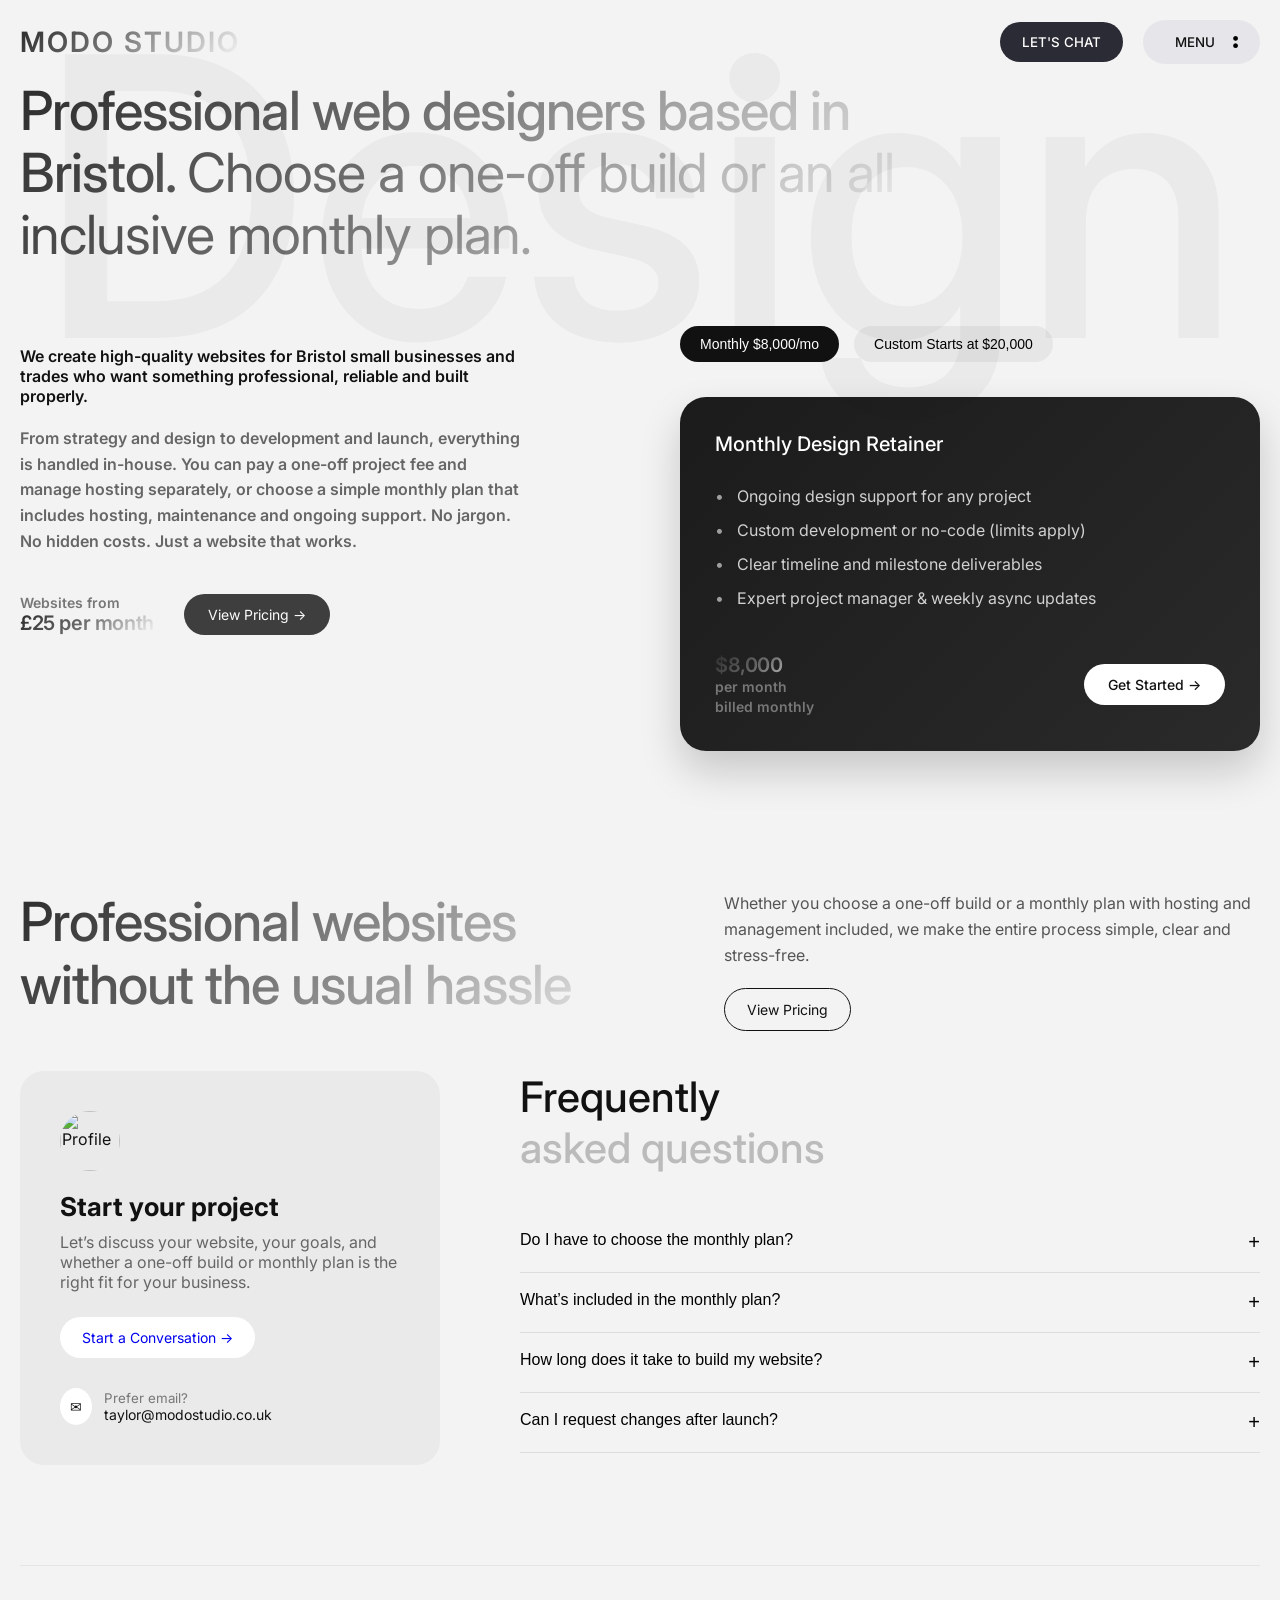
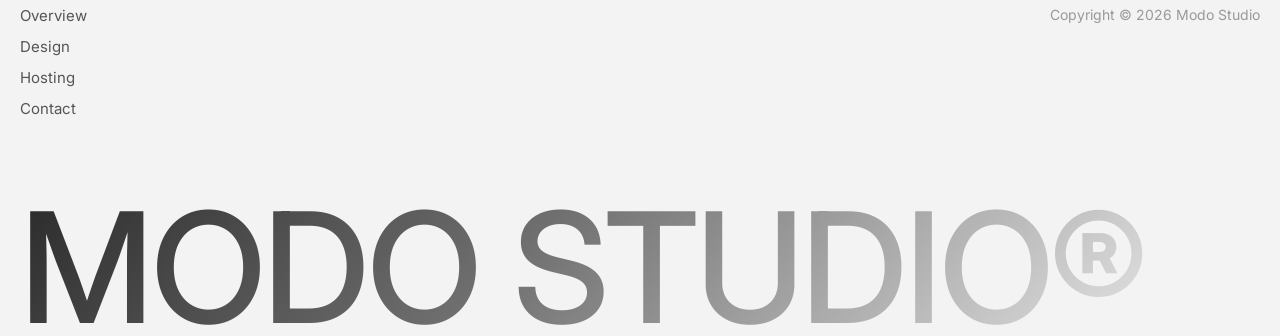
==== design.html @ 299d757b "test commit" ====
<html lang="en">
<head>
<title>Web Design Bristol | Pay Monthly Websites for Small Businesses | Modo Studio</title>
<meta charset="UTF-8">
<meta name="viewport" content="width=device-width, initial-scale=1.0">
<meta name="description" content="Affordable web design in Bristol from £15 per month. Custom websites for small businesses and trades. Hosting, updates and support included. No contracts.">
<meta name="author" content="Modo Studio">
<meta name="robots" content="index, follow">
<meta property="og:title" content="Web Design Bristol | Modo Studio">
<meta property="og:description" content="Pay monthly web design in Bristol for small businesses and trades. Custom websites with hosting and support included.">
<meta property="og:type" content="website">
<meta property="og:url" content="https://www.modostudio.co.uk/">
<meta property="og:site_name" content="Modo Studio">
<meta property="og:image" content="https://www.modostudio.co.uk/images/og-image.jpg">
<meta property="og:image:secure_url" content="https://www.modostudio.co.uk/images/og-image.jpg">
<meta property="og:image:type" content="image/jpeg">
<meta property="og:image:width" content="1200">
<meta property="og:image:height" content="630">
<meta name="twitter:card" content="summary_large_image">
<meta name="twitter:title" content="Web Design Bristol | Modo Studio">
<meta name="twitter:description" content="Affordable monthly web design in Bristol. Custom websites built to win work.">
<meta name="twitter:image" content="https://www.modostudio.co.uk/images/og-image.jpg">
<link rel="icon" type="image/png" sizes="32x32" href="/images/favicon.png">
<link rel="icon" type="image/png" sizes="16x16" href="/images/favicon.png">
<link rel="apple-touch-icon" href="/images/favicon.png">
<link rel="preconnect" href="https://fonts.googleapis.com">
<link rel="preconnect" href="https://fonts.gstatic.com" crossorigin>
<link href="https://fonts.googleapis.com/css2?family=Inter:wght@300;400;500;600;700;900&family=Poppins:wght@300;400;500;600;700;900&family=Anton&display=swap" rel="stylesheet">
<link rel="stylesheet" href="/css/style.css">
<script type="application/ld+json">
{
  "@context": "https://schema.org",
  "@type": "LocalBusiness",
  "name": "Modo Studio",
  "image": "https://www.modostudio.co.uk/images/logo.png",
  "url": "https://www.modostudio.co.uk/",
  "telephone": "",
  "areaServed": {
    "@type": "City",
    "name": "Bristol"
  },
  "priceRange": "££",
  "description": "Web design in Bristol offering affordable monthly websites for small businesses and trades. Hosting, updates and support included.",
  "sameAs": []
}
</script>
</head>
<body>

<nav class="nav" id="navbar">
  <div class="logo">
    <span class="logo-text">MODO STUDIO</span>
  </div>

  <div class="nav-right">
    <button class="pill-btn talk-btn">LET'S CHAT</button>

    <button class="pill-btn menu-btn" id="menuToggle">
      <span class="menu-label">
        <span class="menu-word menu-open active">MENU</span>
        <span class="menu-word menu-close">CLOSE</span>
      </span>
      <img src="/images/new new menu icon v.png" alt="" class="menu-icon">
    </button>
  </div>
</nav>

<div class="nav-dropdown" id="navDropdown">
  <div class="dropdown-inner">
    <div class="dropdown-links">
      <a href="index.html">HOME</a>
      <a href="design.html">DESIGN</a>
      <a href="hosting.html">HOSTING</a>
    </div>

    <div class="dropdown-labs">
      <a href="#">CONTACT</a>
    </div>
  </div>
</div>

<section class="design-section">
  <div class="design-bg-text">Design</div>
    <div class="design-container">
    <div class="design-heading">
      <h2>
        Professional web designers based in Bristol.
        <span class="design-muted">
          Choose a one-off build or an all inclusive monthly plan.
        </span>
      </h2>
    </div>
    <div class="design-content">
      <!-- LEFT SIDE -->
      <div class="about-left">
        <p class="design-intro">
          We create high-quality websites for Bristol small businesses and trades 
          who want something professional, reliable and built properly.
        </p>
        <p class="design-body">
          From strategy and design to development and launch, everything is handled in-house. 
          You can pay a one-off project fee and manage hosting separately, or choose a 
          simple monthly plan that includes hosting, maintenance and ongoing support. 
          No jargon. No hidden costs. Just a website that works.
        </p>
        <div class="design-pricing">
          <div class="design-price">
            <span>Websites from</span>
            <strong>£25 per month</strong>
          </div>
          <a href="#pricing" class="design-btn">View Pricing →</a>
        </div>
      </div>
      <!-- RIGHT SIDE -->
    <div class="pricing-right">
      <div class="pricing-toggle">
        <button class="toggle active" data-plan="monthly">
          Monthly $8,000/mo
        </button>
        <button class="toggle" data-plan="custom">
          Custom Starts at $20,000
        </button>
      </div>

      <!-- MONTHLY CARD -->
      <div class="pricing-card active" id="monthly">
        <h3>Monthly Design Retainer</h3>
        <ul>
          <li>Ongoing design support for any project</li>
          <li>Custom development or no-code (limits apply)</li>
          <li>Clear timeline and milestone deliverables</li>
          <li>Expert project manager & weekly async updates</li>
        </ul>
        <div class="price-row">
          <div class="price">
            <strong>$8,000</strong>
            <span>per month<br>billed monthly</span>
          </div>
          <a href="#" class="pricing-btn">Get Started →</a>
        </div>
      </div>

      <!-- CUSTOM CARD -->
      <div class="pricing-card" id="custom">
            <ul>
            <li>Full website or product build</li>
            <li>UX strategy & conversion optimisation</li>
            <li>Custom integrations</li>
            <li>Performance & SEO optimisation</li>
            </ul>
            <div class="price-row">
            <div class="price">
                <strong>From $20,000</strong>
                <span>fixed project pricing</span>
            </div>
            <a href="#" class="pricing-btn">Book a Strategy Call →</a>
            </div>
      </div>
    </div>
  </div>
</section>

<section class="benefits-section">
  <div class="benefits-container">

    <div class="benefits-header">
      <div class="benefits-left">
        <h2 class="benefits-heading">Professional websites<br>without the usual hassle</h2>
      </div>

      <div class="benefits-right">
        <p>
          Whether you choose a one-off build or a monthly plan with hosting and management included, 
          we make the entire process simple, clear and stress-free.
        </p>
        <a href="#pricing" class="benefits-btn">View Pricing</a>
      </div>
    </div>

  </div>
</section>

<section class="faq-contact-section">
  <div class="faq-contact-container">

    <!-- LEFT CONTACT CARD -->
    <div class="contact-card">
      <img src="https://i.pravatar.cc/80" alt="Profile" class="contact-avatar">

      <h3>Start your project</h3>
      <p class="contact-text">
        Let’s discuss your website, your goals, and whether a one-off build 
        or monthly plan is the right fit for your business.
      </p>

      <a href="mailto:taylor@modostudio.co.uk?subject=Project%20Enquiry" class="contact-btn">
        Start a Conversation →
      </a>

      <div class="contact-email">
        <span class="mail-icon">✉</span>
        <div>
          <small>Prefer email?</small>
          <p>taylor@modostudio.co.uk</p>
        </div>
      </div>
    </div>

    <!-- RIGHT FAQ -->
    <div class="faq-wrapper">
      <div class="faq-heading">
        <h2>Frequently<br><span>asked questions</span></h2>
      </div>

      <div class="faq-list">

        <div class="faq-item">
          <button class="faq-question">
            Do I have to choose the monthly plan?
            <span class="faq-icon">+</span>
          </button>
          <div class="faq-answer">
            <p>
              No. You can choose a one-off website build and arrange hosting 
              separately, or select our monthly plan which includes hosting, 
              management and ongoing support.
            </p>
          </div>
        </div>

        <div class="faq-item">
          <button class="faq-question">
            What’s included in the monthly plan?
            <span class="faq-icon">+</span>
          </button>
          <div class="faq-answer">
            <p>
              Hosting, domain management, security, backups, updates and ongoing 
              support are all included — with no long-term contracts.
            </p>
          </div>
        </div>

        <div class="faq-item">
          <button class="faq-question">
            How long does it take to build my website?
            <span class="faq-icon">+</span>
          </button>
          <div class="faq-answer">
            <p>
              Most projects are completed within a few weeks, depending on the 
              size and how quickly content is approved.
            </p>
          </div>
        </div>

        <div class="faq-item">
          <button class="faq-question">
            Can I request changes after launch?
            <span class="faq-icon">+</span>
          </button>
          <div class="faq-answer">
            <p>
              Yes. If you’re on a monthly plan, updates are included. 
              For one-off builds, we can provide ongoing support whenever you need it.
            </p>
          </div>
        </div>

      </div>
    </div>

  </div>
</section>

<footer class="big-footer">
  <div class="footer-inner">

    <div class="footer-top">

      <div class="footer-col">
        <a>Overview</a>
        <a href="#">Design</a>
        <a href="#">Hosting</a>
        <a href="#">Contact</a>
      </div>

      <div class="footer-col">

      </div>

      <div class="footer-col footer-right">
        <p>Copyright © 2026 Modo Studio</p>
      </div>

    </div>

    <div class="footer-bottom">
      <h2>MODO STUDIO®</h2>
    </div>

  </div>
</footer>

</body>
<script src="/js/script.js"></script>
</html>
---- css/style.css ----
@import "nav.css";
@import "hero.css";
@import "pricing.css";
@import "benefits.css";
@import "about.css";
@import "contact.css";
@import "footer.css";

@import "pages/design.css";

* {
  margin: 0;
  padding: 0;
  box-sizing: border-box;
}

body {
  font-family: 'Inter', sans-serif;
  background: #f3f3f3;
  color: #111;
}
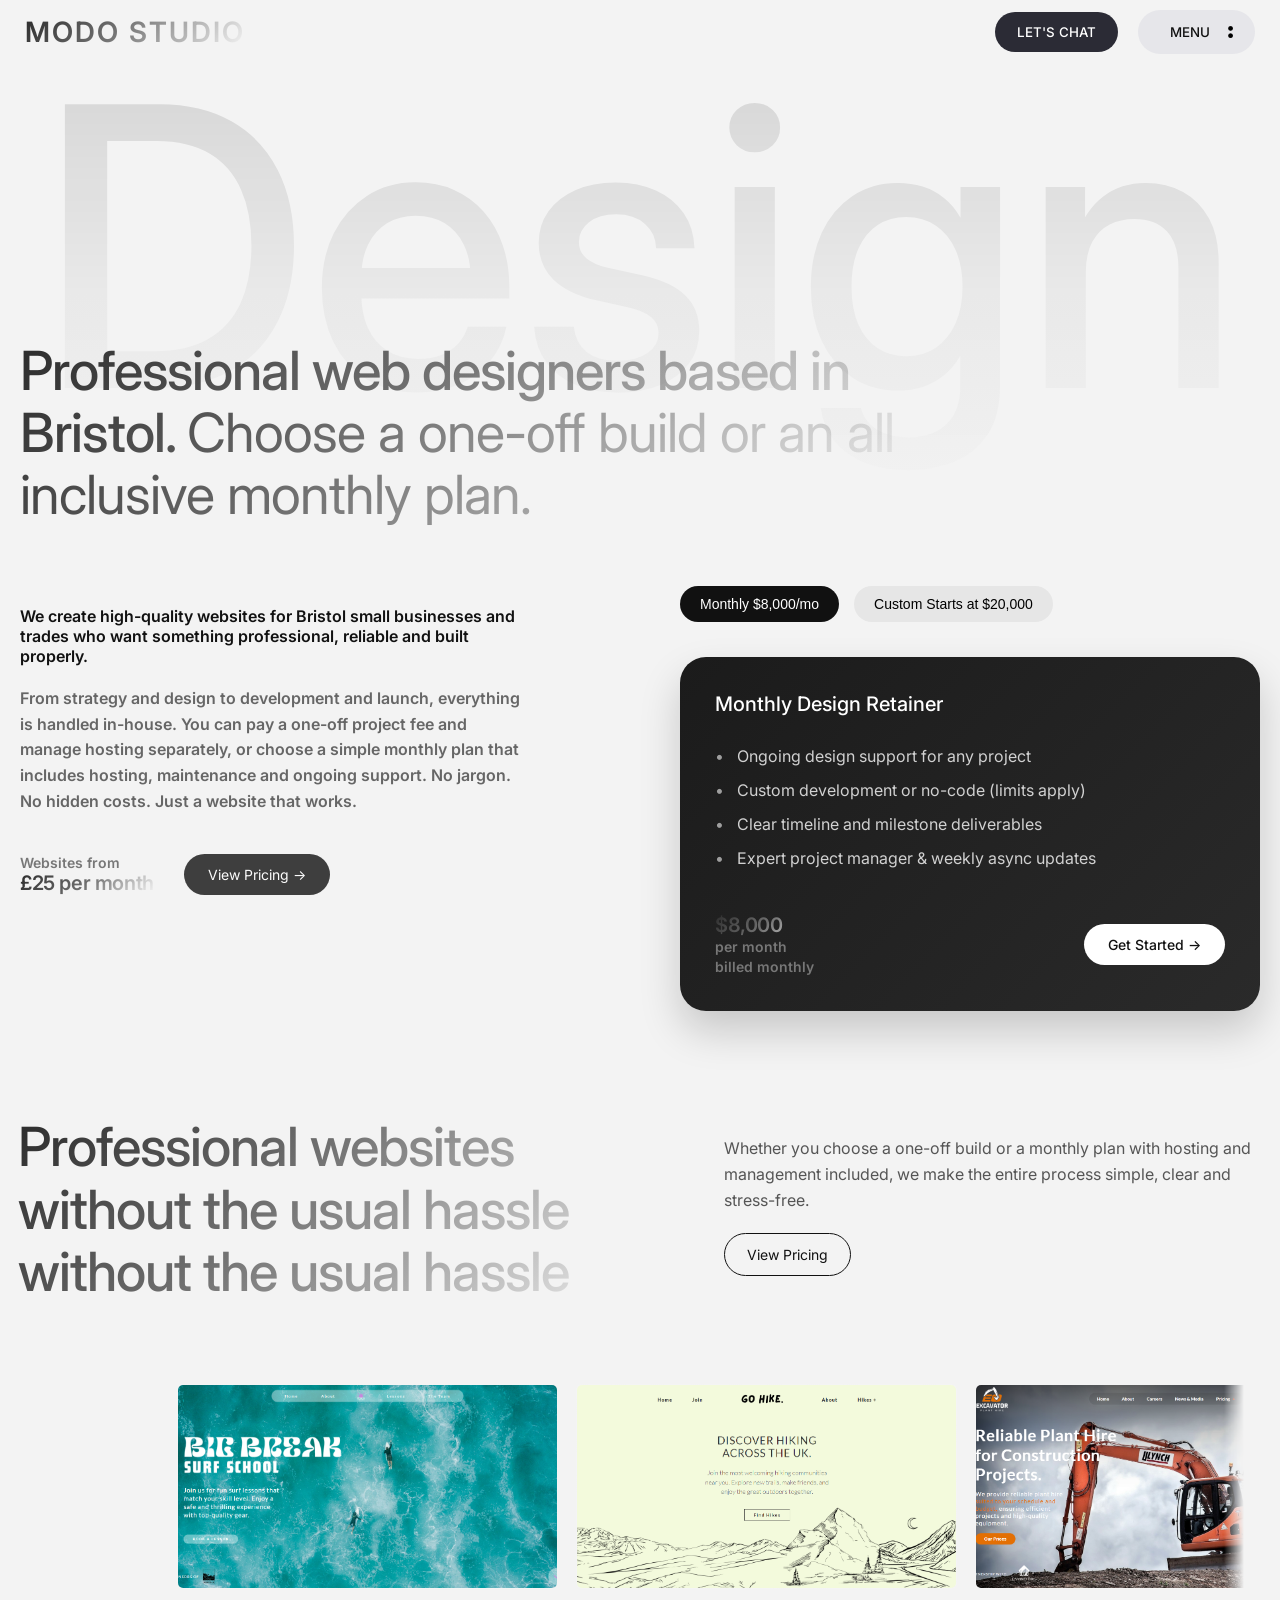
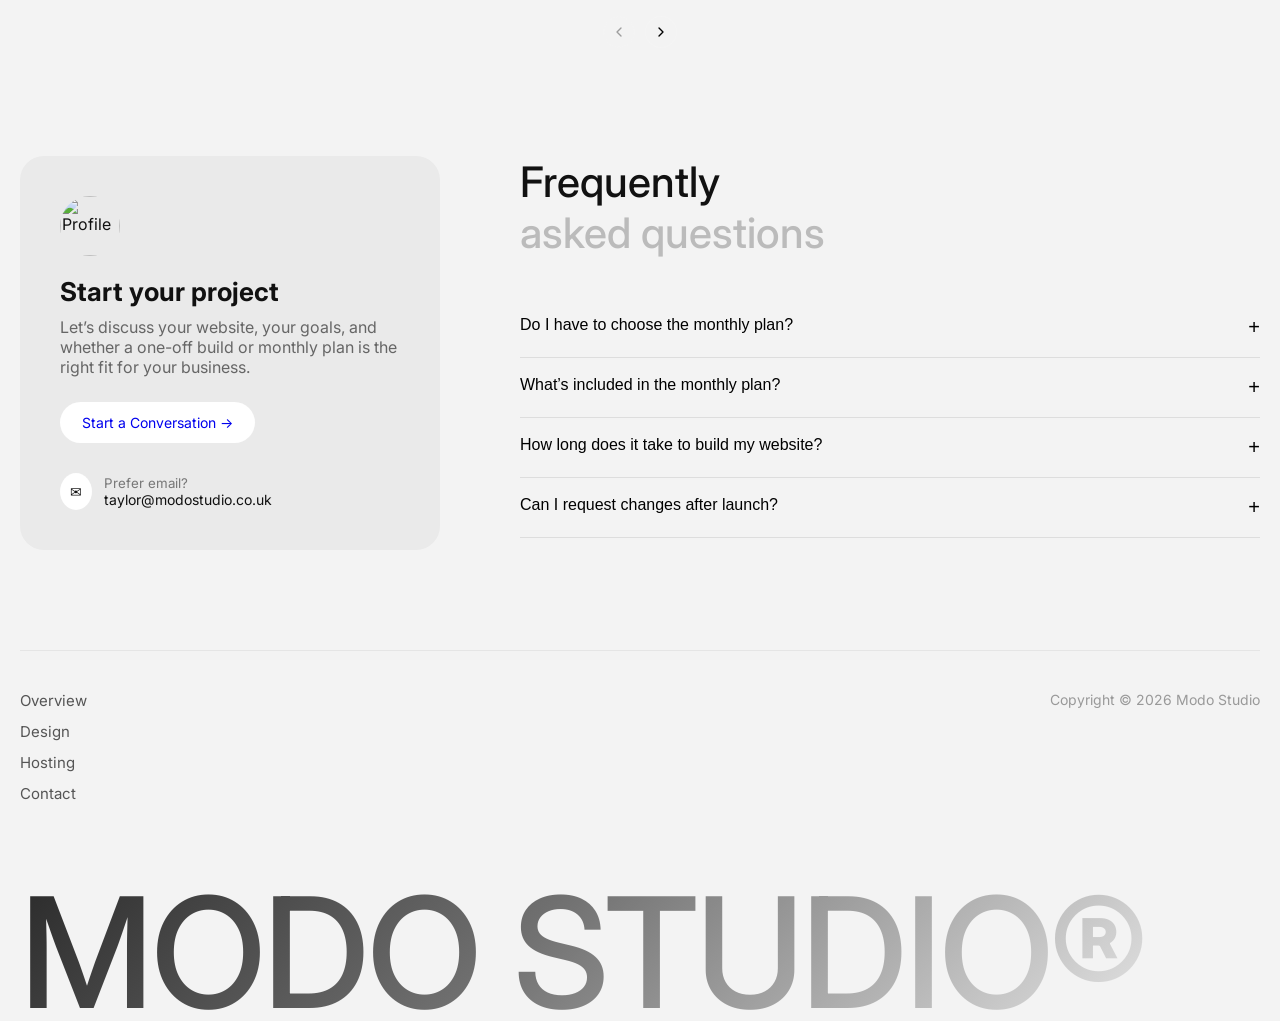
==== commit 1212d18c: "test to see if staging correct" ====
--- a/design.html
+++ b/design.html
@@ -61,6 +61,21 @@
         <span class="menu-word menu-close">CLOSE</span>
       </span>
       <img src="/images/new new menu icon v.png" alt="" class="menu-icon">
+
+      <div class="nav-dropdown" id="navDropdown">
+        <div class="dropdown-inner">
+          <div class="dropdown-links">
+            <a href="index.html">HOME</a>
+            <a href="design.html">DESIGN</a>
+            <a href="hosting.html">HOSTING</a>
+          </div>
+
+          <div class="dropdown-labs">
+            <a href="#">CONTACT</a>
+          </div>
+        </div>
+      </div>
+
     </button>
   </div>
 </nav>
@@ -160,23 +175,88 @@
   </div>
 </section>
 
-<section class="benefits-section">
-  <div class="benefits-container">
-
-    <div class="benefits-header">
-      <div class="benefits-left">
-        <h2 class="benefits-heading">Professional websites<br>without the usual hassle</h2>
-      </div>
-
-      <div class="benefits-right">
+
+<section class="projects-section">
+  <div class="design-benefits-header">
+      <div class="design-benefits-left">
+        <h2 class="design-benefits-heading">Professional websites<br>without the usual hassle<br>without the usual hassle</h2>
+      </div>
+      <div class="design-benefits-right">
         <p>
           Whether you choose a one-off build or a monthly plan with hosting and management included, 
           we make the entire process simple, clear and stress-free.
         </p>
-        <a href="#pricing" class="benefits-btn">View Pricing</a>
-      </div>
-    </div>
-
+        <a href="#pricing" class="design-benefits-btn">View Pricing</a>
+      </div>
+    </div>
+  <div class="cs-wrap">
+    <div class="cs-shell" id="csShell">
+      <div class="cs-bleed">
+        <div class="cs-track" id="csTrack" aria-label="Web design portfolio carousel">
+
+          <article class="cs-card">
+            <div class="cs-media">
+              <img 
+                alt="Trades website design example for a Bristol plumbing company"
+                src="/images/samples/surf.png">
+            </div>
+           
+          </article>
+
+          <article class="cs-card">
+            <div class="cs-media">
+              <img 
+                alt="Small business website design example for a Bristol-based service company"
+                src="/images/samples/hiking.png">
+            </div>
+           
+          </article>
+
+          <article class="cs-card">
+            <div class="cs-media">
+              <img 
+                alt="Modern responsive website design for a UK small business"
+                src="/images/samples/construction.png">
+            </div>
+           
+          </article>
+
+          <article class="cs-card">
+            <div class="cs-media">
+              <img 
+                alt="Professional service website design example"
+                src="images/samples/surf.png">
+            </div>
+           
+          </article>
+
+          <article class="cs-card">
+            <div class="cs-media">
+              <img 
+                alt="Affordable web design example for a small UK business"
+                src="images/samples/surf.png">
+            </div>
+           
+          </article>
+
+        </div>
+      </div>
+
+      <div class="cs-controls" aria-label="Carousel controls">
+        <button class="cs-controlBtn" id="csPrevBtn" type="button" aria-label="Previous project">
+          <svg width="16" height="16" viewBox="0 0 24 24" fill="none" aria-hidden="true">
+            <path d="M15 18l-6-6 6-6" stroke="currentColor" stroke-width="2" stroke-linecap="round" stroke-linejoin="round"/>
+          </svg>
+        </button>
+
+        <button class="cs-controlBtn" id="csNextBtn" type="button" aria-label="Next project">
+          <svg width="16" height="16" viewBox="0 0 24 24" fill="none" aria-hidden="true">
+            <path d="M9 6l6 6-6 6" stroke="currentColor" stroke-width="2" stroke-linecap="round" stroke-linejoin="round"/>
+          </svg>
+        </button>
+      </div>
+
+    </div>
   </div>
 </section>
 
--- a/css/style.css
+++ b/css/style.css
@@ -7,6 +7,7 @@
 @import "footer.css";
 
 @import "pages/design.css";
+@import "pages/hosting.css";
 
 * {
   margin: 0;
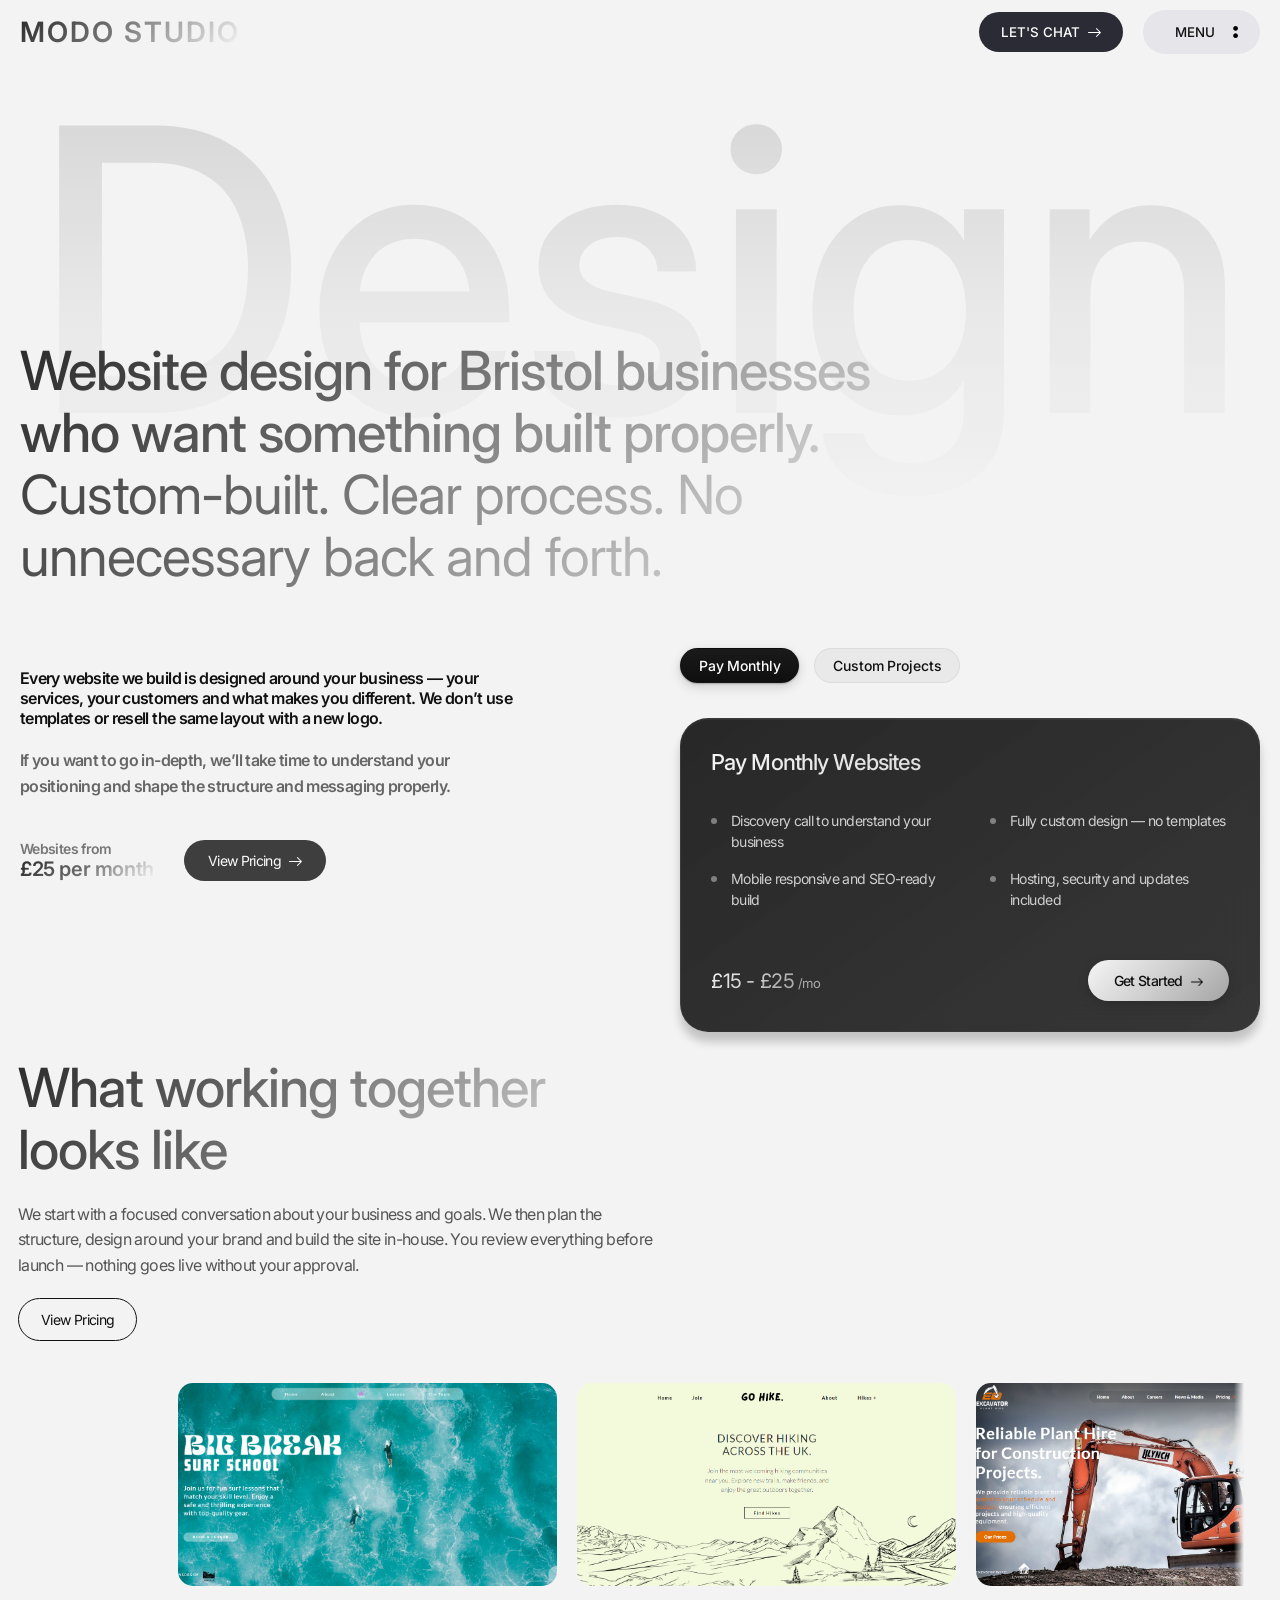
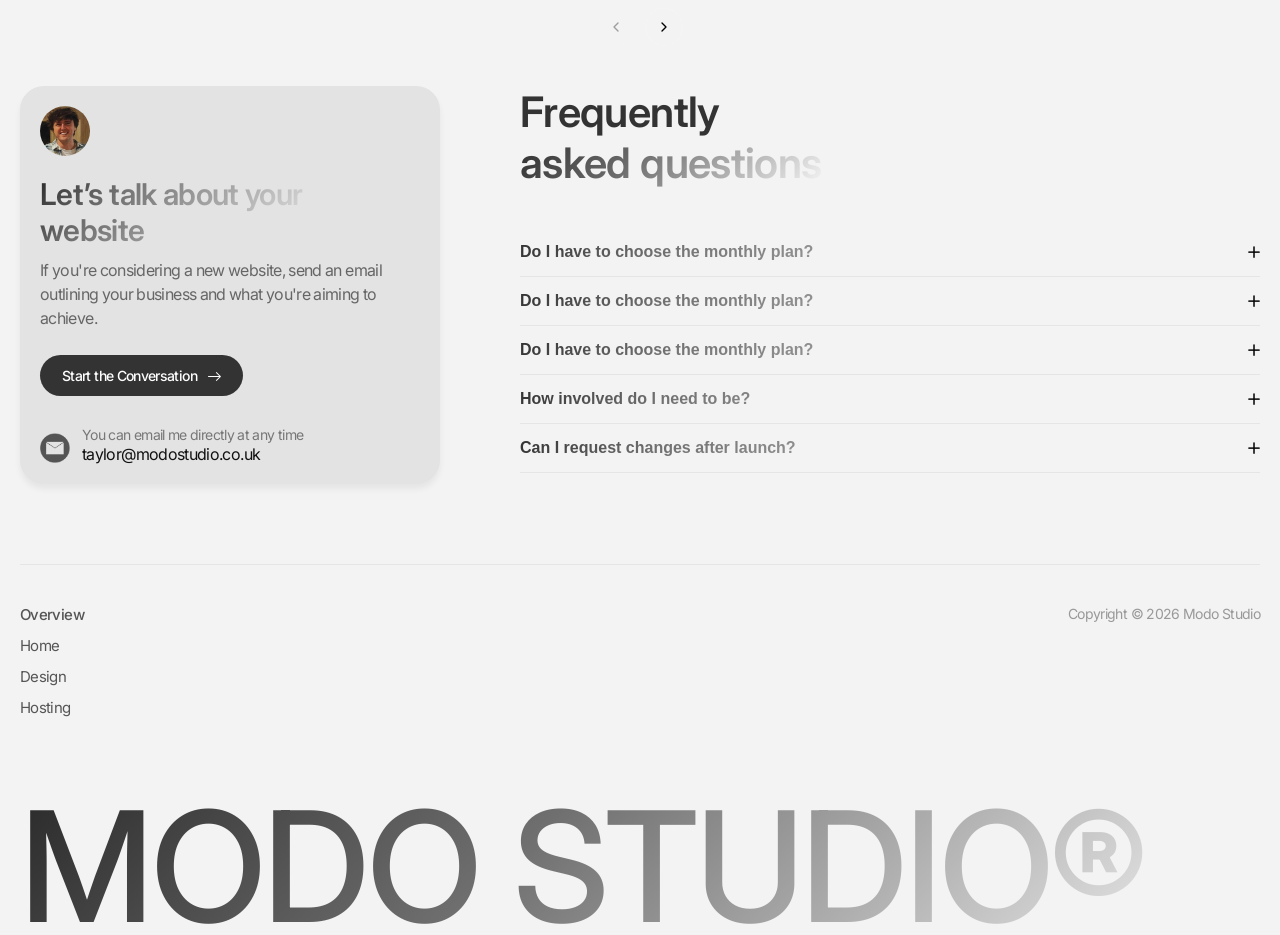
==== commit 8cd179f0: "third test commit" ====
--- a/design.html
+++ b/design.html
@@ -51,34 +51,47 @@
   <div class="logo">
     <span class="logo-text">MODO STUDIO</span>
   </div>
-
   <div class="nav-right">
-    <button class="pill-btn talk-btn">LET'S CHAT</button>
-
+    <button class="pill-btn talk-btn">LET'S CHAT<img src="/images/assets/arrow-white-icon.png" alt="Arrow icon" class="price-btn-arrow"></button>
     <button class="pill-btn menu-btn" id="menuToggle">
       <span class="menu-label">
         <span class="menu-word menu-open active">MENU</span>
         <span class="menu-word menu-close">CLOSE</span>
       </span>
-      <img src="/images/new new menu icon v.png" alt="" class="menu-icon">
-
-      <div class="nav-dropdown" id="navDropdown">
-        <div class="dropdown-inner">
-          <div class="dropdown-links">
-            <a href="index.html">HOME</a>
-            <a href="design.html">DESIGN</a>
-            <a href="hosting.html">HOSTING</a>
-          </div>
-
-          <div class="dropdown-labs">
-            <a href="#">CONTACT</a>
-          </div>
-        </div>
-      </div>
-
+      <img src="/images/new new menu icon v.png"
+           alt=""
+           class="menu-icon">
     </button>
+    <div class="nav-dropdown" id="navDropdown">
+      <div class="dropdown-inner">
+        <div class="dropdown-links">
+          <a href="index.html">HOME</a>
+          <a href="design.html">DESIGN</a>
+          <a href="hosting.html">HOSTING</a>
+        </div>
+        <div class="dropdown-labs">
+          <a href="#" class="dropdown-title">CONTACT</a>
+          <div class="dropdown-email">
+            <div class="contact-email">
+              <img src="/images/assets/mail-icon.png"
+                   alt="mail icon"
+                   class="mail-icon-dropdown">
+              <div class="email-text">
+                <small>Get In Touch</small>
+                <p class="copy-email-dropdown"
+                   onclick="copyEmail(this); event.stopPropagation();"
+                   data-ignore-menu>
+                  taylor@modostudio.co.uk
+                </p>
+              </div>
+            </div>
+          </div>
+        </div>
+      </div>
+    </div>
   </div>
 </nav>
+
 
 <div class="nav-dropdown" id="navDropdown">
   <div class="dropdown-inner">
@@ -96,99 +109,109 @@
 
 <section class="design-section">
   <div class="design-bg-text">Design</div>
-    <div class="design-container">
+  <div class="design-container">
     <div class="design-heading">
       <h2>
-        Professional web designers based in Bristol.
+        Website design for Bristol businesses who want something built properly.
         <span class="design-muted">
-          Choose a one-off build or an all inclusive monthly plan.
+          Custom-built. Clear process. No unnecessary back and forth.
         </span>
       </h2>
     </div>
+
     <div class="design-content">
       <!-- LEFT SIDE -->
       <div class="about-left">
         <p class="design-intro">
-          We create high-quality websites for Bristol small businesses and trades 
-          who want something professional, reliable and built properly.
+          Every website we build is designed around your business — your services, your customers and what makes you different. We don’t use templates or resell the same layout with a new logo.
         </p>
+
         <p class="design-body">
-          From strategy and design to development and launch, everything is handled in-house. 
-          You can pay a one-off project fee and manage hosting separately, or choose a 
-          simple monthly plan that includes hosting, maintenance and ongoing support. 
-          No jargon. No hidden costs. Just a website that works.
+          If you want to go in-depth, we’ll take time to understand your positioning and shape the structure and messaging properly.  
+          
         </p>
+
         <div class="design-pricing">
           <div class="design-price">
-            <span>Websites from</span>
-            <strong>£25 per month</strong>
-          </div>
-          <a href="#pricing" class="design-btn">View Pricing →</a>
-        </div>
-      </div>
+            <span class="design-price-text">Websites from</span>
+            <strong class="design-price-value">£25 per month</strong>
+          </div>
+          <a href="#pricing" class="design-btn">View Pricing<img src="/images/assets/arrow-white-icon.png" alt="Arrow icon" class="price-btn-arrow"></a>
+        </div>
+      </div>
+
       <!-- RIGHT SIDE -->
-    <div class="pricing-right">
-      <div class="pricing-toggle">
-        <button class="toggle active" data-plan="monthly">
-          Monthly $8,000/mo
-        </button>
-        <button class="toggle" data-plan="custom">
-          Custom Starts at $20,000
-        </button>
-      </div>
-
-      <!-- MONTHLY CARD -->
-      <div class="pricing-card active" id="monthly">
-        <h3>Monthly Design Retainer</h3>
-        <ul>
-          <li>Ongoing design support for any project</li>
-          <li>Custom development or no-code (limits apply)</li>
-          <li>Clear timeline and milestone deliverables</li>
-          <li>Expert project manager & weekly async updates</li>
-        </ul>
-        <div class="price-row">
-          <div class="price">
-            <strong>$8,000</strong>
-            <span>per month<br>billed monthly</span>
-          </div>
-          <a href="#" class="pricing-btn">Get Started →</a>
-        </div>
-      </div>
-
-      <!-- CUSTOM CARD -->
-      <div class="pricing-card" id="custom">
-            <ul>
-            <li>Full website or product build</li>
-            <li>UX strategy & conversion optimisation</li>
-            <li>Custom integrations</li>
-            <li>Performance & SEO optimisation</li>
-            </ul>
-            <div class="price-row">
-            <div class="price">
-                <strong>From $20,000</strong>
-                <span>fixed project pricing</span>
-            </div>
-            <a href="#" class="pricing-btn">Book a Strategy Call →</a>
-            </div>
+      <div class="pricing-right">
+        <div class="pricing-toggle">
+          <button class="toggle active" data-plan="monthly">
+            Pay Monthly
+          </button>
+          <button class="toggle" data-plan="custom">
+            Custom Projects
+          </button>
+        </div>
+
+        <div class="pricing-card active" id="monthly">
+          <h3>Pay Monthly Websites</h3>
+          <ul>
+            <li>Discovery call to understand your business</li>
+            <li>Fully custom design — no templates</li>
+            <li>Mobile responsive and SEO-ready build</li>
+            <li>Hosting, security and updates included</li>
+          </ul>
+          <div class="price-row">
+            <div class="b-card-price">
+              <strong class="b-card-price-value">£15 - £25</strong>
+              <span class="b-card-price-text">/mo</span>
+            </div>
+            <a href="#contact" class="pricing-btn">
+              Get Started
+              <img src="/images/assets/arrow-icon.png" alt="Arrow icon" class="pricing-card-arrow">
+            </a>
+          </div>
+        </div>
+
+        <div class="pricing-card" id="custom">
+          <h3>Custom Websites</h3>
+          <ul>
+            <li>In-depth planning and structure mapping</li>
+            <li>Messaging shaped around your positioning</li>
+            <li>Bespoke design and development</li>
+            <li>Multi-page or larger builds</li>
+          </ul>
+          <div class="price-row">
+            <div class="g-card-price">
+              <strong class="g-card-price-value">From £500</strong>
+              <span class="g-card-price-text"></span>
+            </div>
+            <a href="#contact" class="pricing-btn">
+              Book a Free Call
+              <img src="/images/assets/arrow-icon.png" alt="Arrow icon" class="pricing-card-arrow">
+            </a>
+          </div>
+        </div>
       </div>
     </div>
   </div>
 </section>
-
 
 <section class="projects-section">
   <div class="design-benefits-header">
-      <div class="design-benefits-left">
-        <h2 class="design-benefits-heading">Professional websites<br>without the usual hassle<br>without the usual hassle</h2>
-      </div>
-      <div class="design-benefits-right">
-        <p>
-          Whether you choose a one-off build or a monthly plan with hosting and management included, 
-          we make the entire process simple, clear and stress-free.
-        </p>
-        <a href="#pricing" class="design-benefits-btn">View Pricing</a>
-      </div>
-    </div>
+    <div class="design-benefits-left">
+      <h2 class="design-benefits-heading">
+        What working together looks like
+      </h2>
+      <p class="design-benefits-p">
+        We start with a focused conversation about your business and goals.  
+        We then plan the structure, design around your brand and build the site in-house.  
+        You review everything before launch — nothing goes live without your approval.
+      </p>
+      <a href="#pricing" class="design-benefits-btn">View Pricing</a>
+    </div>
+
+    <div class="design-benefits-right"></div>
+  </div>
+
   <div class="cs-wrap">
     <div class="cs-shell" id="csShell">
       <div class="cs-bleed">
@@ -200,7 +223,6 @@
                 alt="Trades website design example for a Bristol plumbing company"
                 src="/images/samples/surf.png">
             </div>
-           
           </article>
 
           <article class="cs-card">
@@ -209,7 +231,6 @@
                 alt="Small business website design example for a Bristol-based service company"
                 src="/images/samples/hiking.png">
             </div>
-           
           </article>
 
           <article class="cs-card">
@@ -218,7 +239,6 @@
                 alt="Modern responsive website design for a UK small business"
                 src="/images/samples/construction.png">
             </div>
-           
           </article>
 
           <article class="cs-card">
@@ -227,7 +247,6 @@
                 alt="Professional service website design example"
                 src="images/samples/surf.png">
             </div>
-           
           </article>
 
           <article class="cs-card">
@@ -236,7 +255,6 @@
                 alt="Affordable web design example for a small UK business"
                 src="images/samples/surf.png">
             </div>
-           
           </article>
 
         </div>
@@ -255,7 +273,6 @@
           </svg>
         </button>
       </div>
-
     </div>
   </div>
 </section>
@@ -263,30 +280,30 @@
 <section class="faq-contact-section">
   <div class="faq-contact-container">
 
-    <!-- LEFT CONTACT CARD -->
     <div class="contact-card">
-      <img src="https://i.pravatar.cc/80" alt="Profile" class="contact-avatar">
-
-      <h3>Start your project</h3>
+      <img src="/images/profile-picture.png" alt="Taylor - Bristol web designer" class="contact-avatar">
+
+      <h3>Let’s talk about your <br>website</h3>
       <p class="contact-text">
-        Let’s discuss your website, your goals, and whether a one-off build 
-        or monthly plan is the right fit for your business.
+        If you're considering a new website, send an email outlining your business and what you're aiming to achieve.
       </p>
 
       <a href="mailto:taylor@modostudio.co.uk?subject=Project%20Enquiry" class="contact-btn">
-        Start a Conversation →
+        Start the Conversation
+        <img src="/images/assets/arrow-white-icon.png" alt="Arrow icon" class="price-btn-arrow">
       </a>
 
       <div class="contact-email">
-        <span class="mail-icon">✉</span>
+        <span><img src="/images/assets/mail-icon.png" alt="mail icon" class="mail-icon"></span>
         <div>
-          <small>Prefer email?</small>
-          <p>taylor@modostudio.co.uk</p>
-        </div>
-      </div>
-    </div>
-
-    <!-- RIGHT FAQ -->
+          <small>You can email me directly at any time</small>
+          <p class="copy-email" onclick="copyEmail(this)">
+            taylor@modostudio.co.uk
+          </p>
+        </div>
+      </div>
+    </div>
+
     <div class="faq-wrapper">
       <div class="faq-heading">
         <h2>Frequently<br><span>asked questions</span></h2>
@@ -297,39 +314,51 @@
         <div class="faq-item">
           <button class="faq-question">
             Do I have to choose the monthly plan?
-            <span class="faq-icon">+</span>
+            <img src="/images/assets/cross-icon.png" alt="" class="faq-icon">
           </button>
           <div class="faq-answer">
             <p>
-              No. You can choose a one-off website build and arrange hosting 
-              separately, or select our monthly plan which includes hosting, 
-              management and ongoing support.
+              No. You can choose a one-off build and arrange hosting separately, 
+              or select the monthly plan which includes hosting, management and ongoing support.
             </p>
           </div>
         </div>
 
         <div class="faq-item">
           <button class="faq-question">
-            What’s included in the monthly plan?
-            <span class="faq-icon">+</span>
+            Do I have to choose the monthly plan?
+            <img src="/images/assets/cross-icon.png" alt="" class="faq-icon">
           </button>
           <div class="faq-answer">
             <p>
-              Hosting, domain management, security, backups, updates and ongoing 
-              support are all included — with no long-term contracts.
+              No. You can choose a one-off build and arrange hosting separately, 
+              or select the monthly plan which includes hosting, management and ongoing support.
             </p>
           </div>
         </div>
 
         <div class="faq-item">
           <button class="faq-question">
-            How long does it take to build my website?
-            <span class="faq-icon">+</span>
+            Do I have to choose the monthly plan?
+            <img src="/images/assets/cross-icon.png" alt="" class="faq-icon">
           </button>
           <div class="faq-answer">
             <p>
-              Most projects are completed within a few weeks, depending on the 
-              size and how quickly content is approved.
+              No. You can choose a one-off build and arrange hosting separately, 
+              or select the monthly plan which includes hosting, management and ongoing support.
+            </p>
+          </div>
+        </div>
+
+        <div class="faq-item">
+          <button class="faq-question">
+            How involved do I need to be?
+            <img src="/images/assets/cross-icon.png" alt="" class="faq-icon">
+          </button>
+          <div class="faq-answer">
+            <p>
+              As involved as you’d like. Some clients prefer detailed planning conversations. 
+              Others want a simple, efficient process to get online quickly. We adapt to you.
             </p>
           </div>
         </div>
@@ -337,12 +366,12 @@
         <div class="faq-item">
           <button class="faq-question">
             Can I request changes after launch?
-            <span class="faq-icon">+</span>
+            <img src="/images/assets/cross-icon.png" alt="" class="faq-icon">
           </button>
           <div class="faq-answer">
             <p>
               Yes. If you’re on a monthly plan, updates are included. 
-              For one-off builds, we can provide ongoing support whenever you need it.
+              For one-off builds, ongoing support is available whenever needed.
             </p>
           </div>
         </div>
@@ -359,10 +388,10 @@
     <div class="footer-top">
 
       <div class="footer-col">
-        <a>Overview</a>
+        <a class="column-heading">Overview</a>
+        <a href="#">Home</a>
         <a href="#">Design</a>
         <a href="#">Hosting</a>
-        <a href="#">Contact</a>
       </div>
 
       <div class="footer-col">
--- a/css/style.css
+++ b/css/style.css
@@ -16,6 +16,7 @@
 }
 
 body {
+  letter-spacing: -0.04em;
   font-family: 'Inter', sans-serif;
   background: #f3f3f3;
   color: #111;
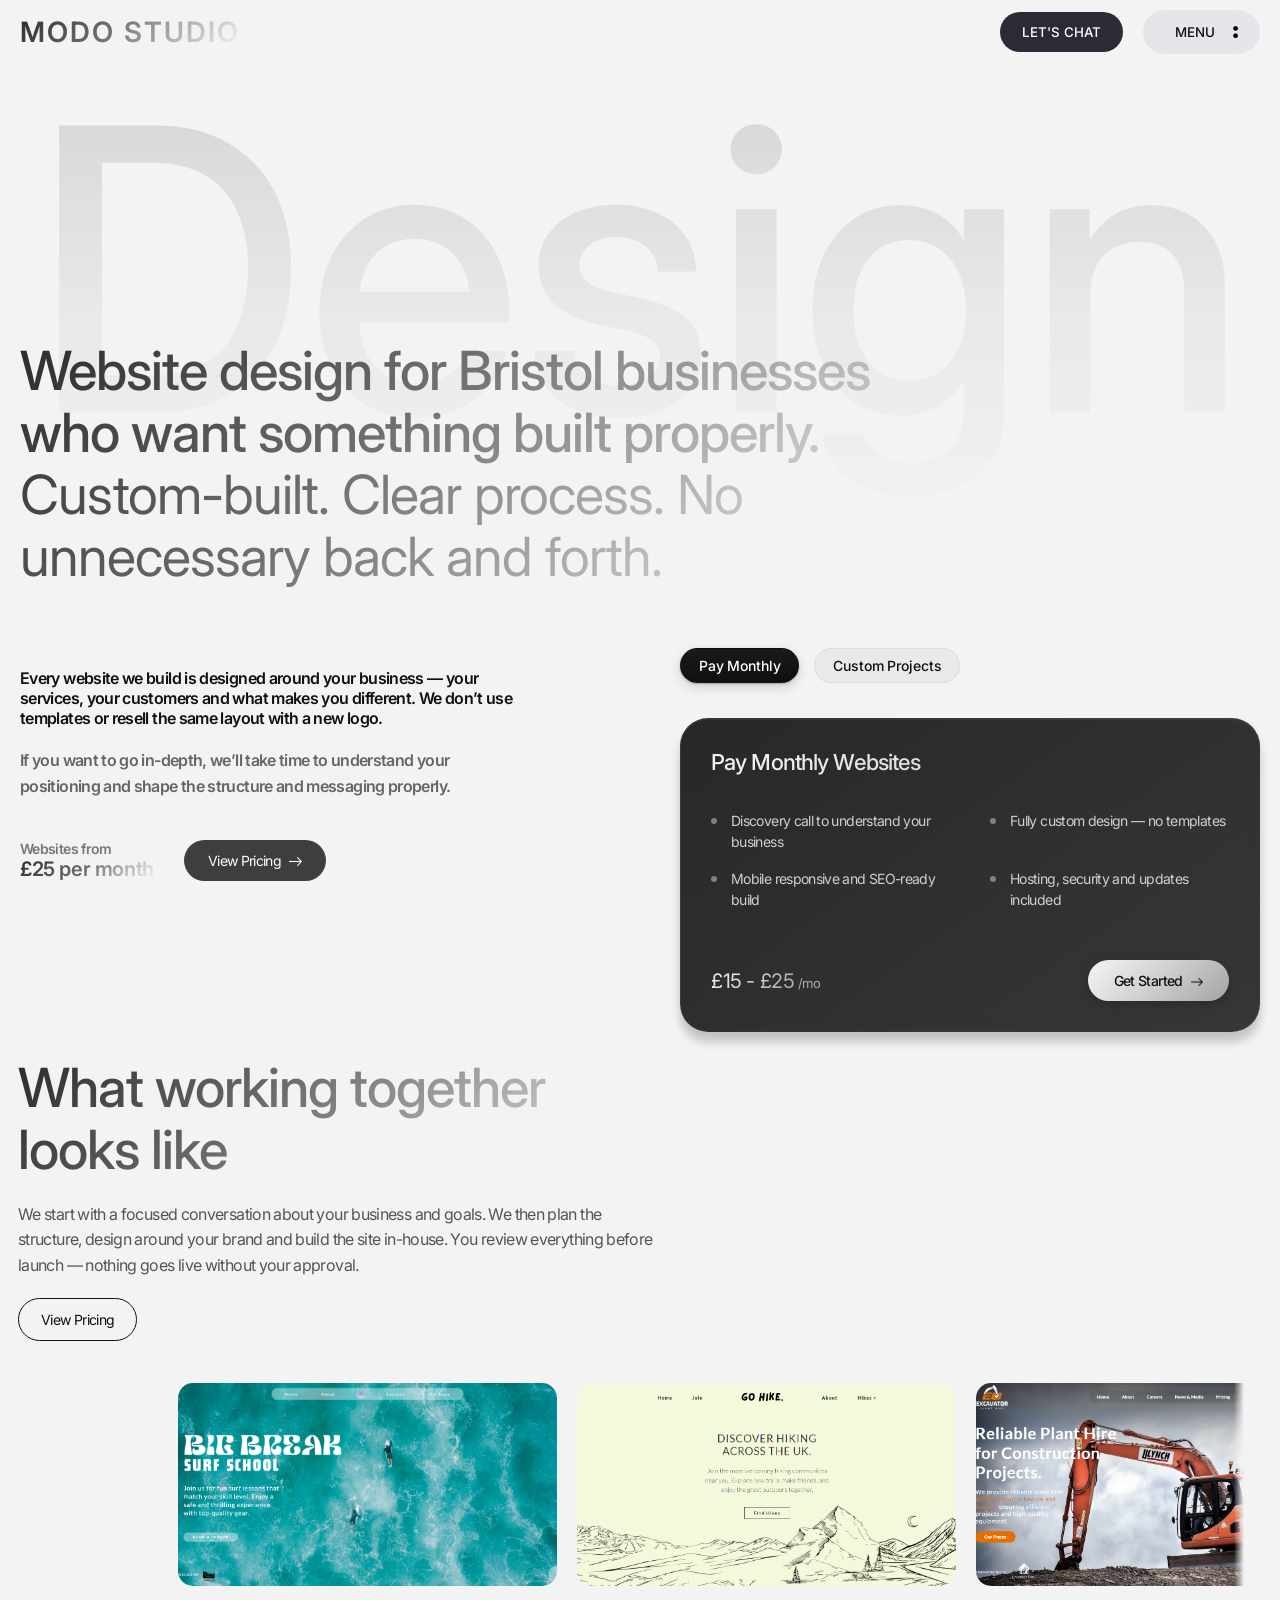
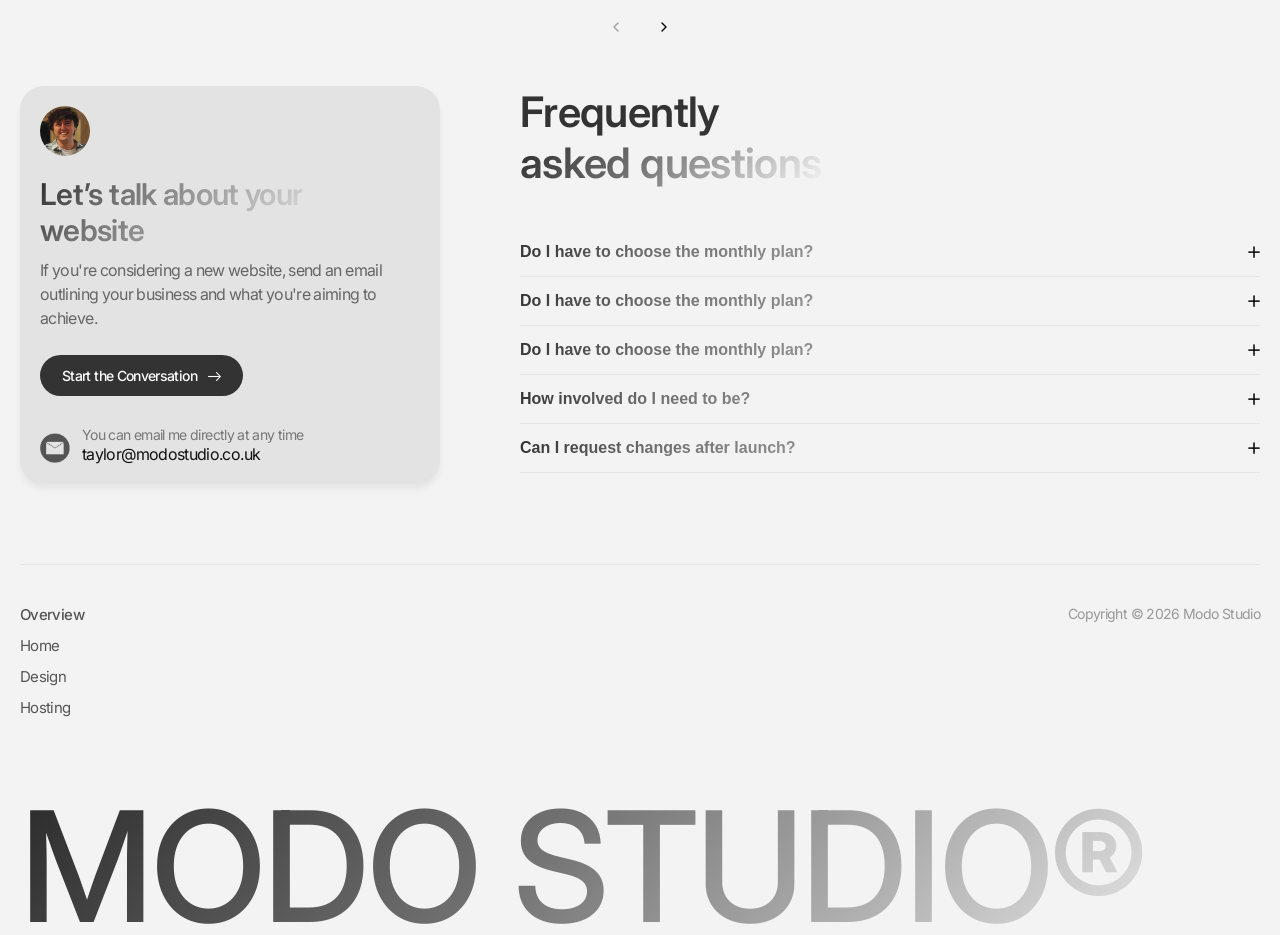
==== commit 2bb37d6f: "pre launch commit" ====
--- a/design.html
+++ b/design.html
@@ -52,7 +52,9 @@
     <span class="logo-text">MODO STUDIO</span>
   </div>
   <div class="nav-right">
-    <button class="pill-btn talk-btn">LET'S CHAT<img src="/images/assets/arrow-white-icon.png" alt="Arrow icon" class="price-btn-arrow"></button>
+    <a href="https://calendly.com/taylormichaelcarr/meeting" target="_blank">
+       <button class="pill-btn talk-btn">LET'S CHAT</button>
+    </a>
     <button class="pill-btn menu-btn" id="menuToggle">
       <span class="menu-label">
         <span class="menu-word menu-open active">MENU</span>
@@ -92,7 +94,6 @@
   </div>
 </nav>
 
-
 <div class="nav-dropdown" id="navDropdown">
   <div class="dropdown-inner">
     <div class="dropdown-links">
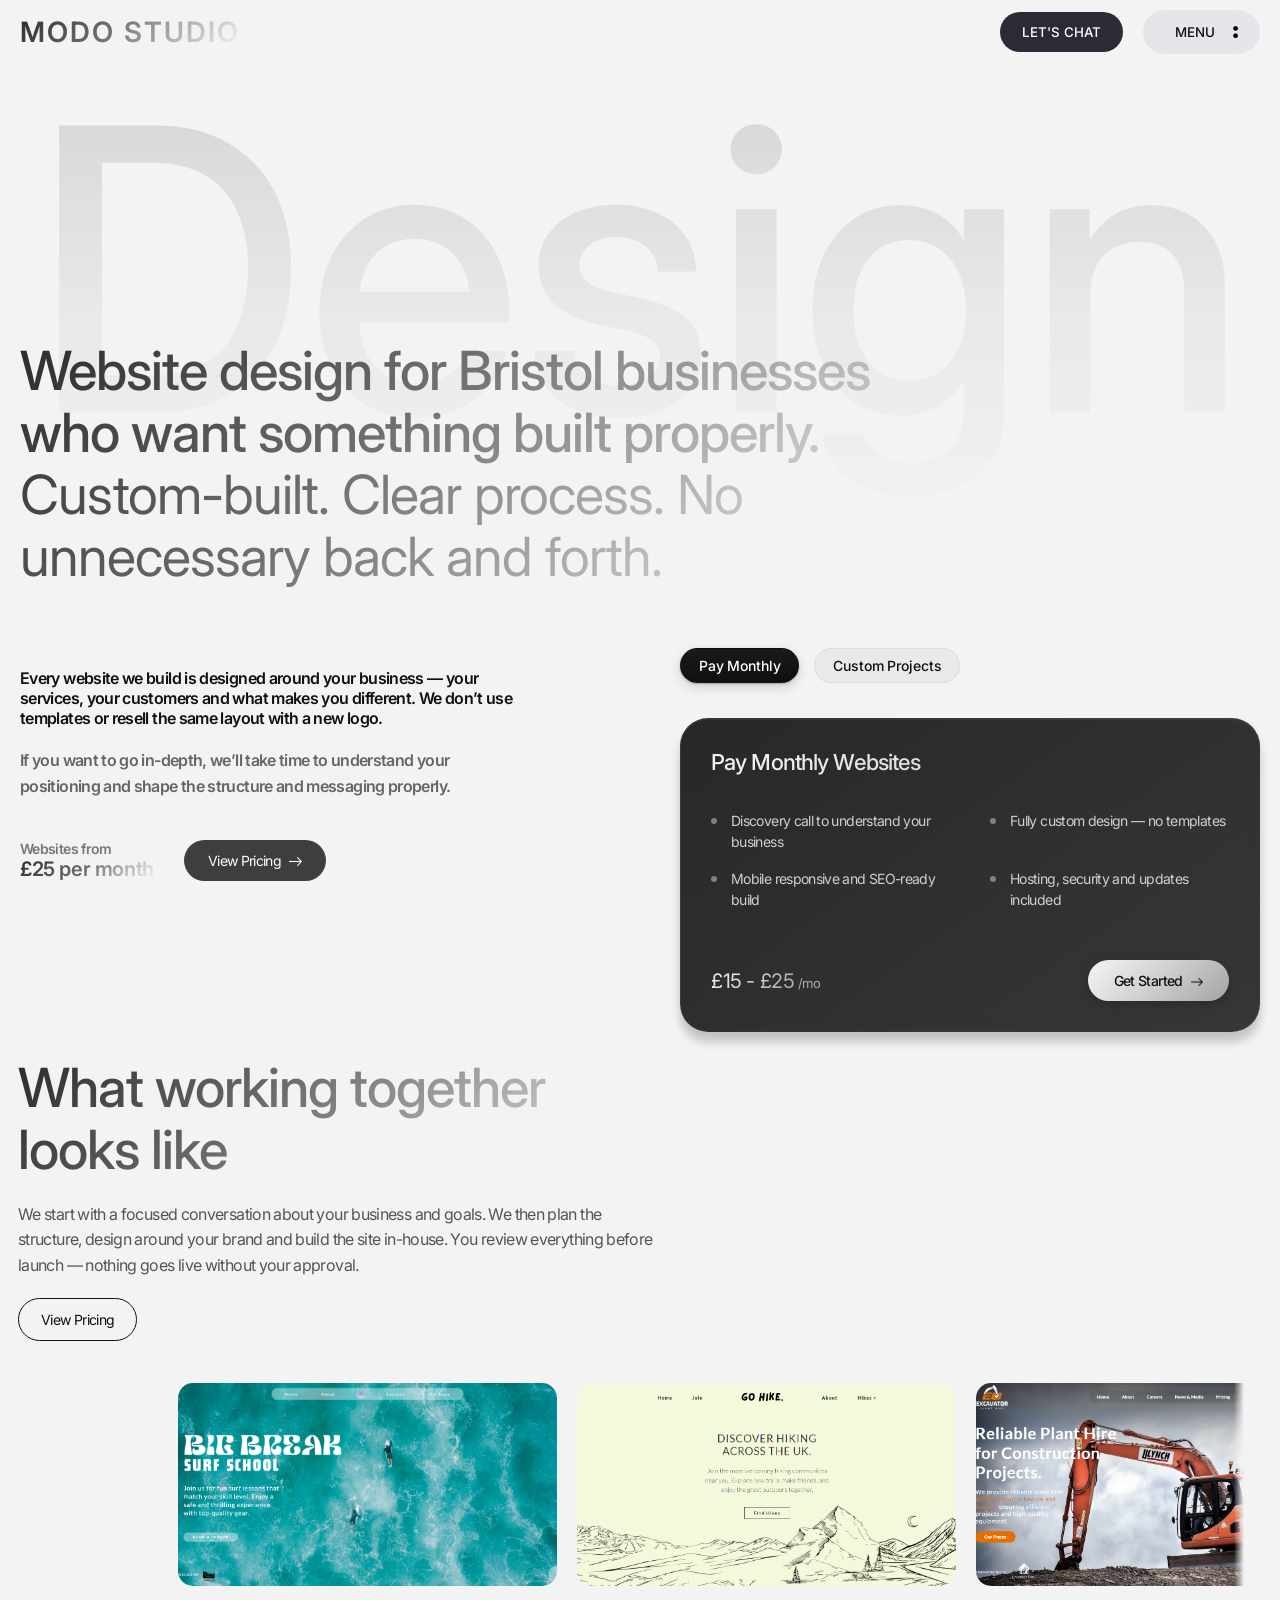
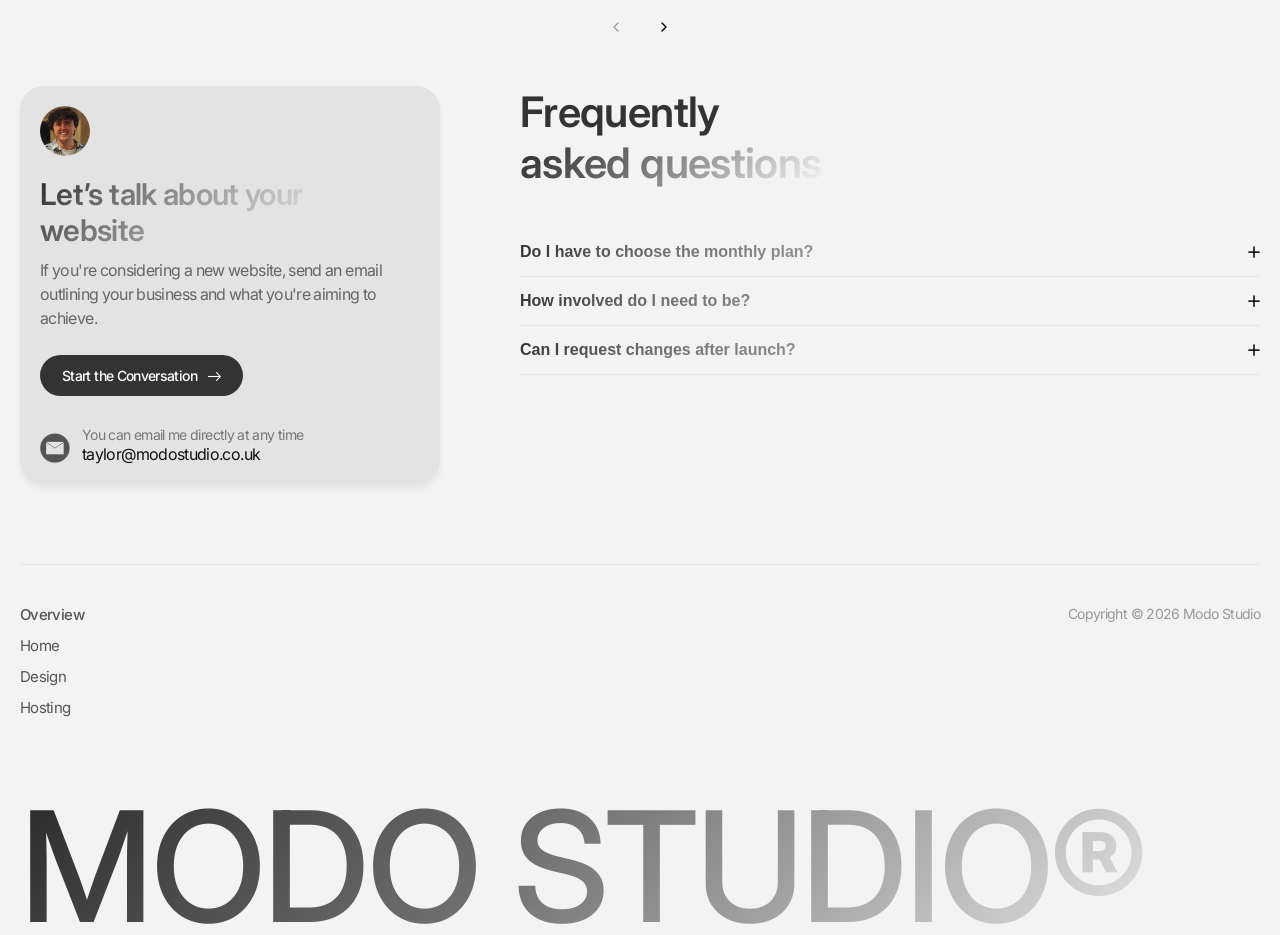
==== commit 285e4c8e: "favicon fix" ====
--- a/design.html
+++ b/design.html
@@ -327,32 +327,6 @@
 
         <div class="faq-item">
           <button class="faq-question">
-            Do I have to choose the monthly plan?
-            <img src="/images/assets/cross-icon.png" alt="" class="faq-icon">
-          </button>
-          <div class="faq-answer">
-            <p>
-              No. You can choose a one-off build and arrange hosting separately, 
-              or select the monthly plan which includes hosting, management and ongoing support.
-            </p>
-          </div>
-        </div>
-
-        <div class="faq-item">
-          <button class="faq-question">
-            Do I have to choose the monthly plan?
-            <img src="/images/assets/cross-icon.png" alt="" class="faq-icon">
-          </button>
-          <div class="faq-answer">
-            <p>
-              No. You can choose a one-off build and arrange hosting separately, 
-              or select the monthly plan which includes hosting, management and ongoing support.
-            </p>
-          </div>
-        </div>
-
-        <div class="faq-item">
-          <button class="faq-question">
             How involved do I need to be?
             <img src="/images/assets/cross-icon.png" alt="" class="faq-icon">
           </button>
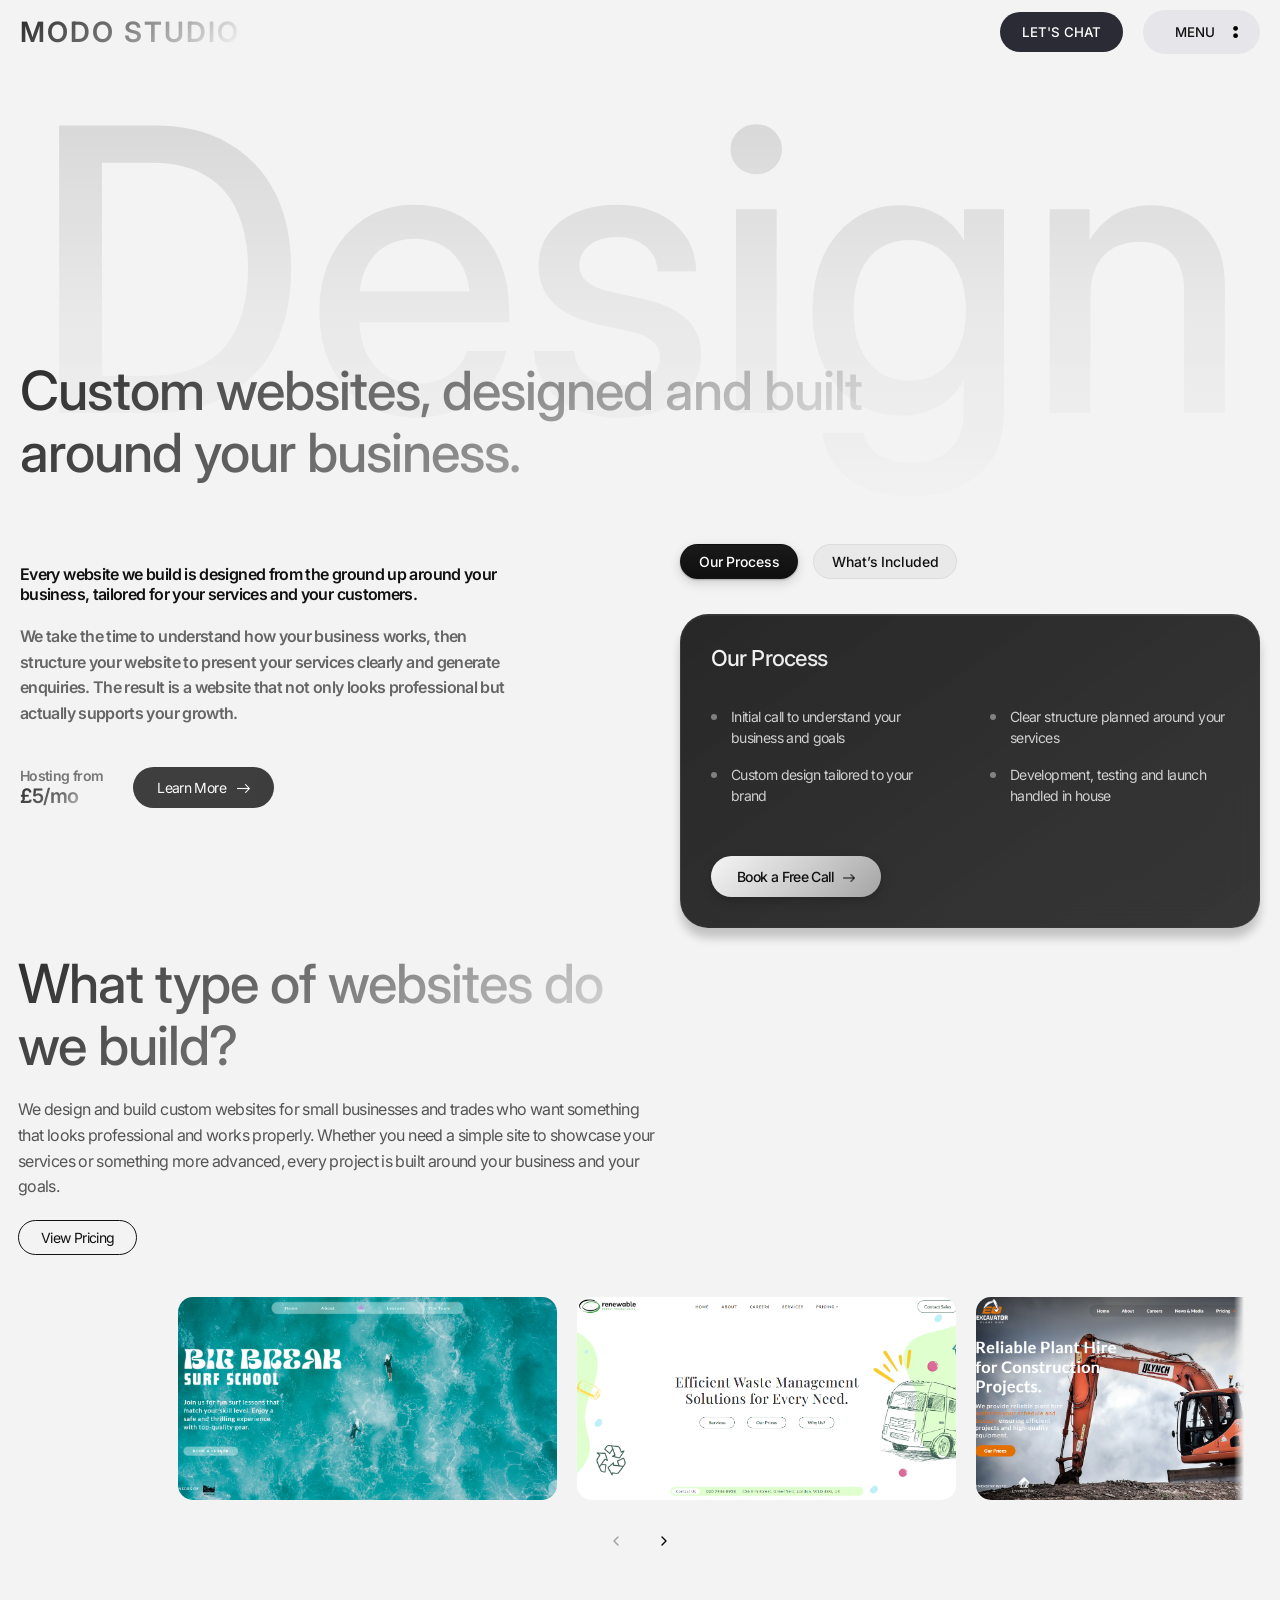
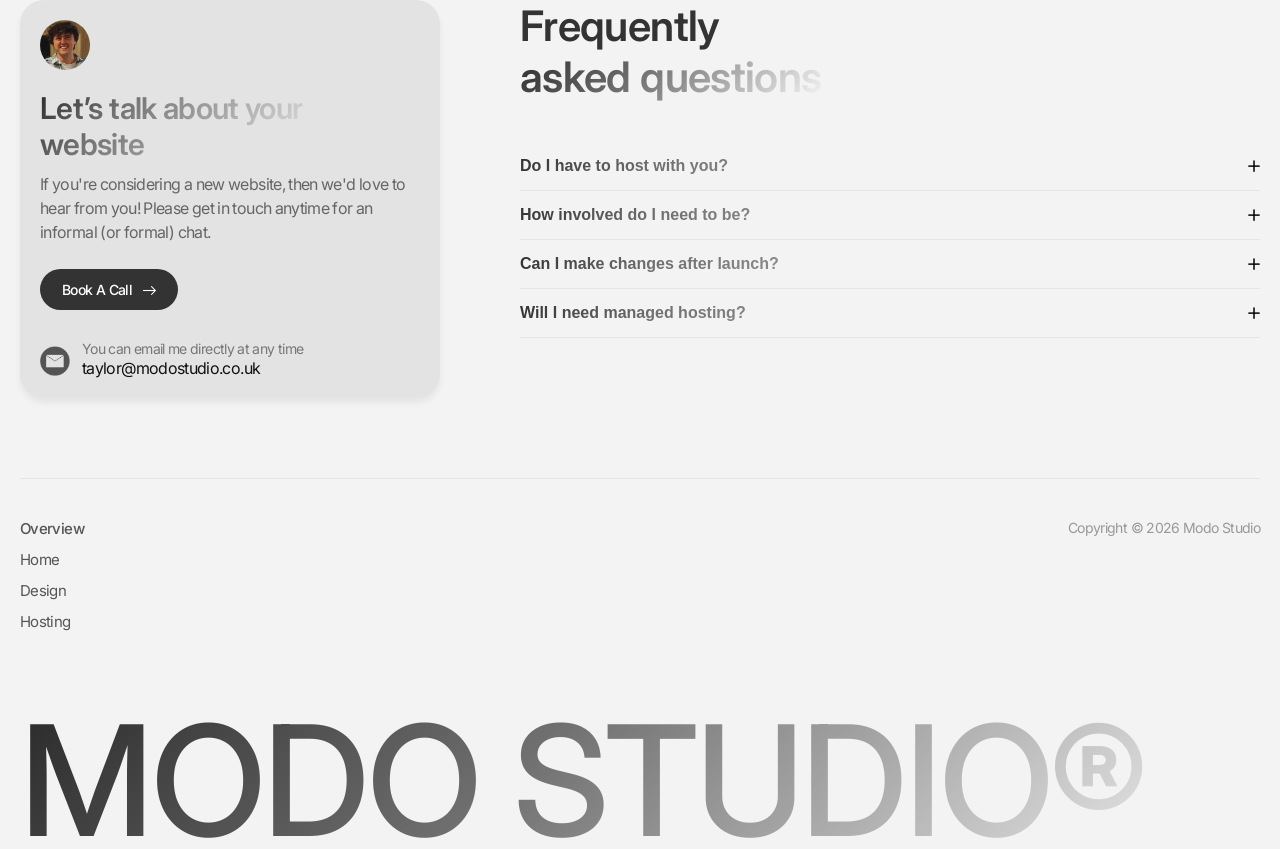
==== commit ebbd3f54: "copy writing chnages image update internal links added" ====
--- a/design.html
+++ b/design.html
@@ -20,8 +20,8 @@
 <meta name="twitter:title" content="Web Design Bristol | Modo Studio">
 <meta name="twitter:description" content="Affordable monthly web design in Bristol. Custom websites built to win work.">
 <meta name="twitter:image" content="https://www.modostudio.co.uk/images/og-image.jpg">
-<link rel="icon" type="image/png" sizes="32x32" href="/images/favicon.png">
-<link rel="icon" type="image/png" sizes="16x16" href="/images/favicon.png">
+<link rel="icon" type="image/png" sizes="32x32" href="/images/assets/favicon.png">
+<link rel="icon" type="image/png" sizes="16x16" href="/images/assets/favicon.png">
 <link rel="apple-touch-icon" href="/images/favicon.png">
 <link rel="preconnect" href="https://fonts.googleapis.com">
 <link rel="preconnect" href="https://fonts.gstatic.com" crossorigin>
@@ -32,7 +32,7 @@
   "@context": "https://schema.org",
   "@type": "LocalBusiness",
   "name": "Modo Studio",
-  "image": "https://www.modostudio.co.uk/images/logo.png",
+  "image": "https://www.modostudio.co.uk/images/new logo.png",
   "url": "https://www.modostudio.co.uk/",
   "telephone": "",
   "areaServed": {
@@ -110,61 +110,87 @@
 
 <section class="design-section">
   <div class="design-bg-text">Design</div>
+
   <div class="design-container">
+    
     <div class="design-heading">
       <h2>
-        Website design for Bristol businesses who want something built properly.
+        Custom websites, designed and built around your business.
         <span class="design-muted">
-          Custom-built. Clear process. No unnecessary back and forth.
+          
         </span>
       </h2>
     </div>
 
     <div class="design-content">
+
       <!-- LEFT SIDE -->
       <div class="about-left">
         <p class="design-intro">
-          Every website we build is designed around your business — your services, your customers and what makes you different. We don’t use templates or resell the same layout with a new logo.
+          Every website we build is designed from the ground up around your business, tailored for your services and your customers. 
         </p>
 
         <p class="design-body">
-          If you want to go in-depth, we’ll take time to understand your positioning and shape the structure and messaging properly.  
-          
+          We take the time to understand how your business works, then structure your website to present your services clearly and generate enquiries. 
+          The result is a website that not only looks professional but actually supports your growth.
         </p>
 
         <div class="design-pricing">
           <div class="design-price">
-            <span class="design-price-text">Websites from</span>
-            <strong class="design-price-value">£25 per month</strong>
-          </div>
-          <a href="#pricing" class="design-btn">View Pricing<img src="/images/assets/arrow-white-icon.png" alt="Arrow icon" class="price-btn-arrow"></a>
+            <span class="design-price-text">Hosting from</span>
+            <strong class="design-price-value">£5/mo</strong>
+          </div>
+
+          <a href="/hosting.html" class="design-btn">
+            Learn More
+            <img src="/images/assets/arrow-white-icon.png" alt="Arrow icon" class="price-btn-arrow">
+          </a>
         </div>
       </div>
 
       <!-- RIGHT SIDE -->
       <div class="pricing-right">
+
         <div class="pricing-toggle">
-          <button class="toggle active" data-plan="monthly">
-            Pay Monthly
-          </button>
-          <button class="toggle" data-plan="custom">
-            Custom Projects
-          </button>
-        </div>
-
-        <div class="pricing-card active" id="monthly">
-          <h3>Pay Monthly Websites</h3>
+          <button class="toggle active" data-plan="process">
+            Our Process
+          </button>
+          <button class="toggle" data-plan="included">
+            What’s Included
+          </button>
+        </div>
+
+        <!-- PROCESS -->
+        <div class="pricing-card active" id="process">
+          <h3>Our Process</h3>
           <ul>
-            <li>Discovery call to understand your business</li>
-            <li>Fully custom design — no templates</li>
-            <li>Mobile responsive and SEO-ready build</li>
-            <li>Hosting, security and updates included</li>
+            <li>Initial call to understand your business and goals</li>
+            <li>Clear structure planned around your services</li>
+            <li>Custom design tailored to your brand</li>
+            <li>Development, testing and launch handled in house</li>
           </ul>
+
           <div class="price-row">
-            <div class="b-card-price">
-              <strong class="b-card-price-value">£15 - £25</strong>
-              <span class="b-card-price-text">/mo</span>
-            </div>
+            <a href="#contact" class="pricing-btn">
+              Book a Free Call
+              <img src="/images/assets/arrow-icon.png" alt="Arrow icon" class="pricing-card-arrow">
+            </a>
+          </div>
+        </div>
+
+        <!-- INCLUDED -->
+        <div class="pricing-card" id="included">
+          <h3>What’s Included</h3>
+          <ul>
+            <li>Fully custom website design and build</li>
+            <li>Mobile friendly and fast performance</li>
+            <li>Built with strong SEO foundations</li>
+            <li>Option to host yourself or with us</li>
+            <li>Free hosting available for simple websites</li>
+            <li>Ongoing support and future updates available</li>
+          </ul>
+
+          <div class="price-row">
             <a href="#contact" class="pricing-btn">
               Get Started
               <img src="/images/assets/arrow-icon.png" alt="Arrow icon" class="pricing-card-arrow">
@@ -172,42 +198,29 @@
           </div>
         </div>
 
-        <div class="pricing-card" id="custom">
-          <h3>Custom Websites</h3>
-          <ul>
-            <li>In-depth planning and structure mapping</li>
-            <li>Messaging shaped around your positioning</li>
-            <li>Bespoke design and development</li>
-            <li>Multi-page or larger builds</li>
-          </ul>
-          <div class="price-row">
-            <div class="g-card-price">
-              <strong class="g-card-price-value">From £500</strong>
-              <span class="g-card-price-text"></span>
-            </div>
-            <a href="#contact" class="pricing-btn">
-              Book a Free Call
-              <img src="/images/assets/arrow-icon.png" alt="Arrow icon" class="pricing-card-arrow">
-            </a>
-          </div>
-        </div>
-      </div>
+      </div>
+
     </div>
   </div>
 </section>
+
 
 <section class="projects-section">
   <div class="design-benefits-header">
+    
     <div class="design-benefits-left">
       <h2 class="design-benefits-heading">
-        What working together looks like
+        What type of websites do we build?
       </h2>
+
       <p class="design-benefits-p">
-        We start with a focused conversation about your business and goals.  
-        We then plan the structure, design around your brand and build the site in-house.  
-        You review everything before launch — nothing goes live without your approval.
+        We design and build custom websites for small businesses and trades who want something that looks professional and works properly. 
+        Whether you need a simple site to showcase your services or something more advanced, every project is built around your business and your goals.
       </p>
-      <a href="#pricing" class="design-benefits-btn">View Pricing</a>
+
+     <a href="/index.html#pricing" class="design-benefits-btn">
+        View Pricing
+      </a>
     </div>
 
     <div class="design-benefits-right"></div>
@@ -221,7 +234,7 @@
           <article class="cs-card">
             <div class="cs-media">
               <img 
-                alt="Trades website design example for a Bristol plumbing company"
+                alt="Custom website for a trades business"
                 src="/images/samples/surf.png">
             </div>
           </article>
@@ -229,15 +242,15 @@
           <article class="cs-card">
             <div class="cs-media">
               <img 
-                alt="Small business website design example for a Bristol-based service company"
-                src="/images/samples/hiking.png">
+                alt="Small business service website design"
+                src="/images/samples/Waste hero section.png">
             </div>
           </article>
 
           <article class="cs-card">
             <div class="cs-media">
               <img 
-                alt="Modern responsive website design for a UK small business"
+                alt="Construction company website design"
                 src="/images/samples/construction.png">
             </div>
           </article>
@@ -245,16 +258,8 @@
           <article class="cs-card">
             <div class="cs-media">
               <img 
-                alt="Professional service website design example"
-                src="images/samples/surf.png">
-            </div>
-          </article>
-
-          <article class="cs-card">
-            <div class="cs-media">
-              <img 
-                alt="Affordable web design example for a small UK business"
-                src="images/samples/surf.png">
+                alt="Modern responsive business website"
+                src="/images/samples/hiking.png">
             </div>
           </article>
 
@@ -274,6 +279,7 @@
           </svg>
         </button>
       </div>
+
     </div>
   </div>
 </section>
@@ -286,11 +292,11 @@
 
       <h3>Let’s talk about your <br>website</h3>
       <p class="contact-text">
-        If you're considering a new website, send an email outlining your business and what you're aiming to achieve.
+        If you're considering a new website, then we'd love to hear from you! Please get in touch anytime for an informal (or formal) chat.
       </p>
 
-      <a href="mailto:taylor@modostudio.co.uk?subject=Project%20Enquiry" class="contact-btn">
-        Start the Conversation
+      <a href="https://calendly.com/taylormichaelcarr/meeting" target="_blank" class="contact-btn">
+        Book A Call
         <img src="/images/assets/arrow-white-icon.png" alt="Arrow icon" class="price-btn-arrow">
       </a>
 
@@ -314,13 +320,12 @@
 
         <div class="faq-item">
           <button class="faq-question">
-            Do I have to choose the monthly plan?
+            Do I have to host with you?
             <img src="/images/assets/cross-icon.png" alt="" class="faq-icon">
           </button>
           <div class="faq-answer">
             <p>
-              No. You can choose a one-off build and arrange hosting separately, 
-              or select the monthly plan which includes hosting, management and ongoing support.
+              No. You can host your website wherever you prefer. We offer managed hosting for sites that handle data, or free hosting for simple informational websites.
             </p>
           </div>
         </div>
@@ -332,21 +337,31 @@
           </button>
           <div class="faq-answer">
             <p>
-              As involved as you’d like. Some clients prefer detailed planning conversations. 
-              Others want a simple, efficient process to get online quickly. We adapt to you.
+              As involved as you want. Some clients enjoy detailed planning conversations, while others prefer a simple, efficient process. We adapt to your style.
             </p>
           </div>
         </div>
 
         <div class="faq-item">
           <button class="faq-question">
-            Can I request changes after launch?
+            Can I make changes after launch?
             <img src="/images/assets/cross-icon.png" alt="" class="faq-icon">
           </button>
           <div class="faq-answer">
             <p>
-              Yes. If you’re on a monthly plan, updates are included. 
-              For one-off builds, ongoing support is available whenever needed.
+              Yes. For sites hosted with us, small updates are included. For one-off builds, ongoing support and additional features are available whenever you need them.
+            </p>
+          </div>
+        </div>
+  
+        <div class="faq-item">
+          <button class="faq-question">
+            Will I need managed hosting?
+            <img src="/images/assets/cross-icon.png" alt="" class="faq-icon">
+          </button>
+          <div class="faq-answer">
+            <p>
+              Not always. Most simple websites can be hosted for free. Managed hosting is only needed if your site includes things like contact forms or handles any kind of data.
             </p>
           </div>
         </div>
